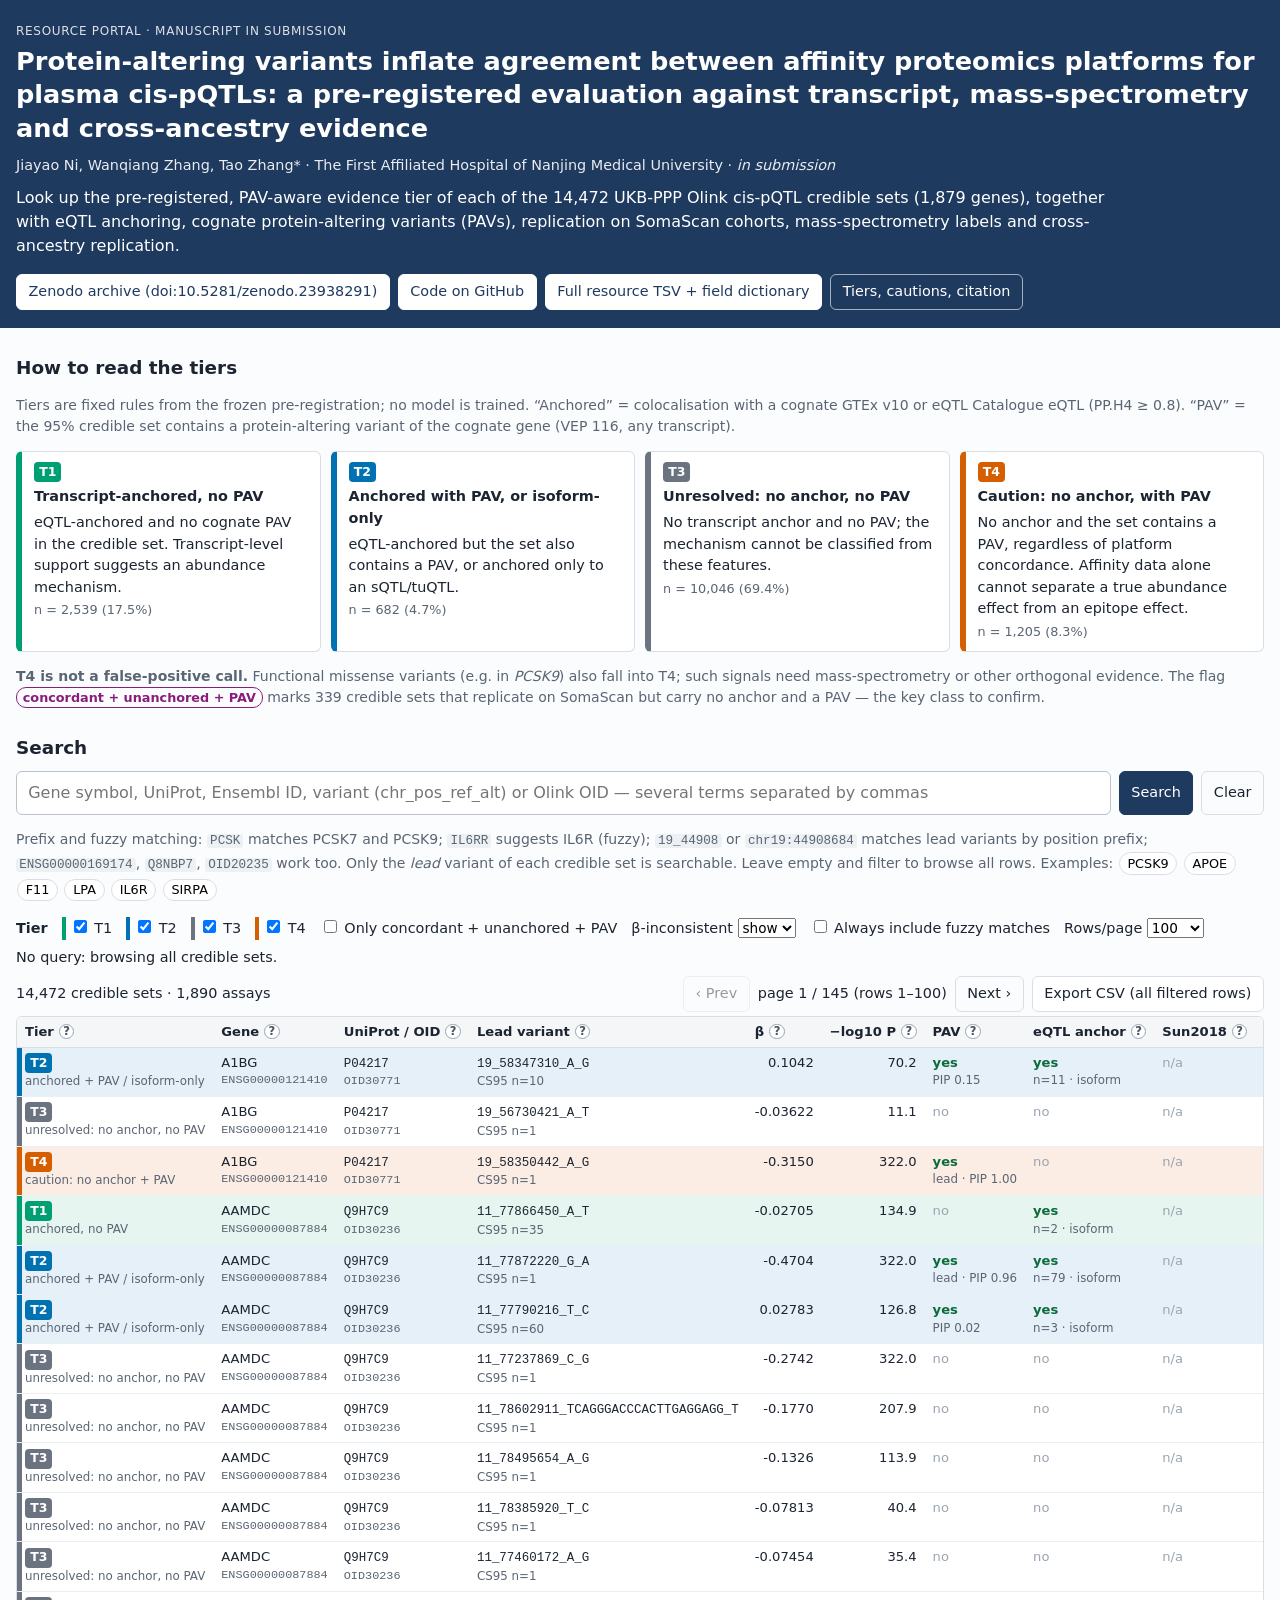
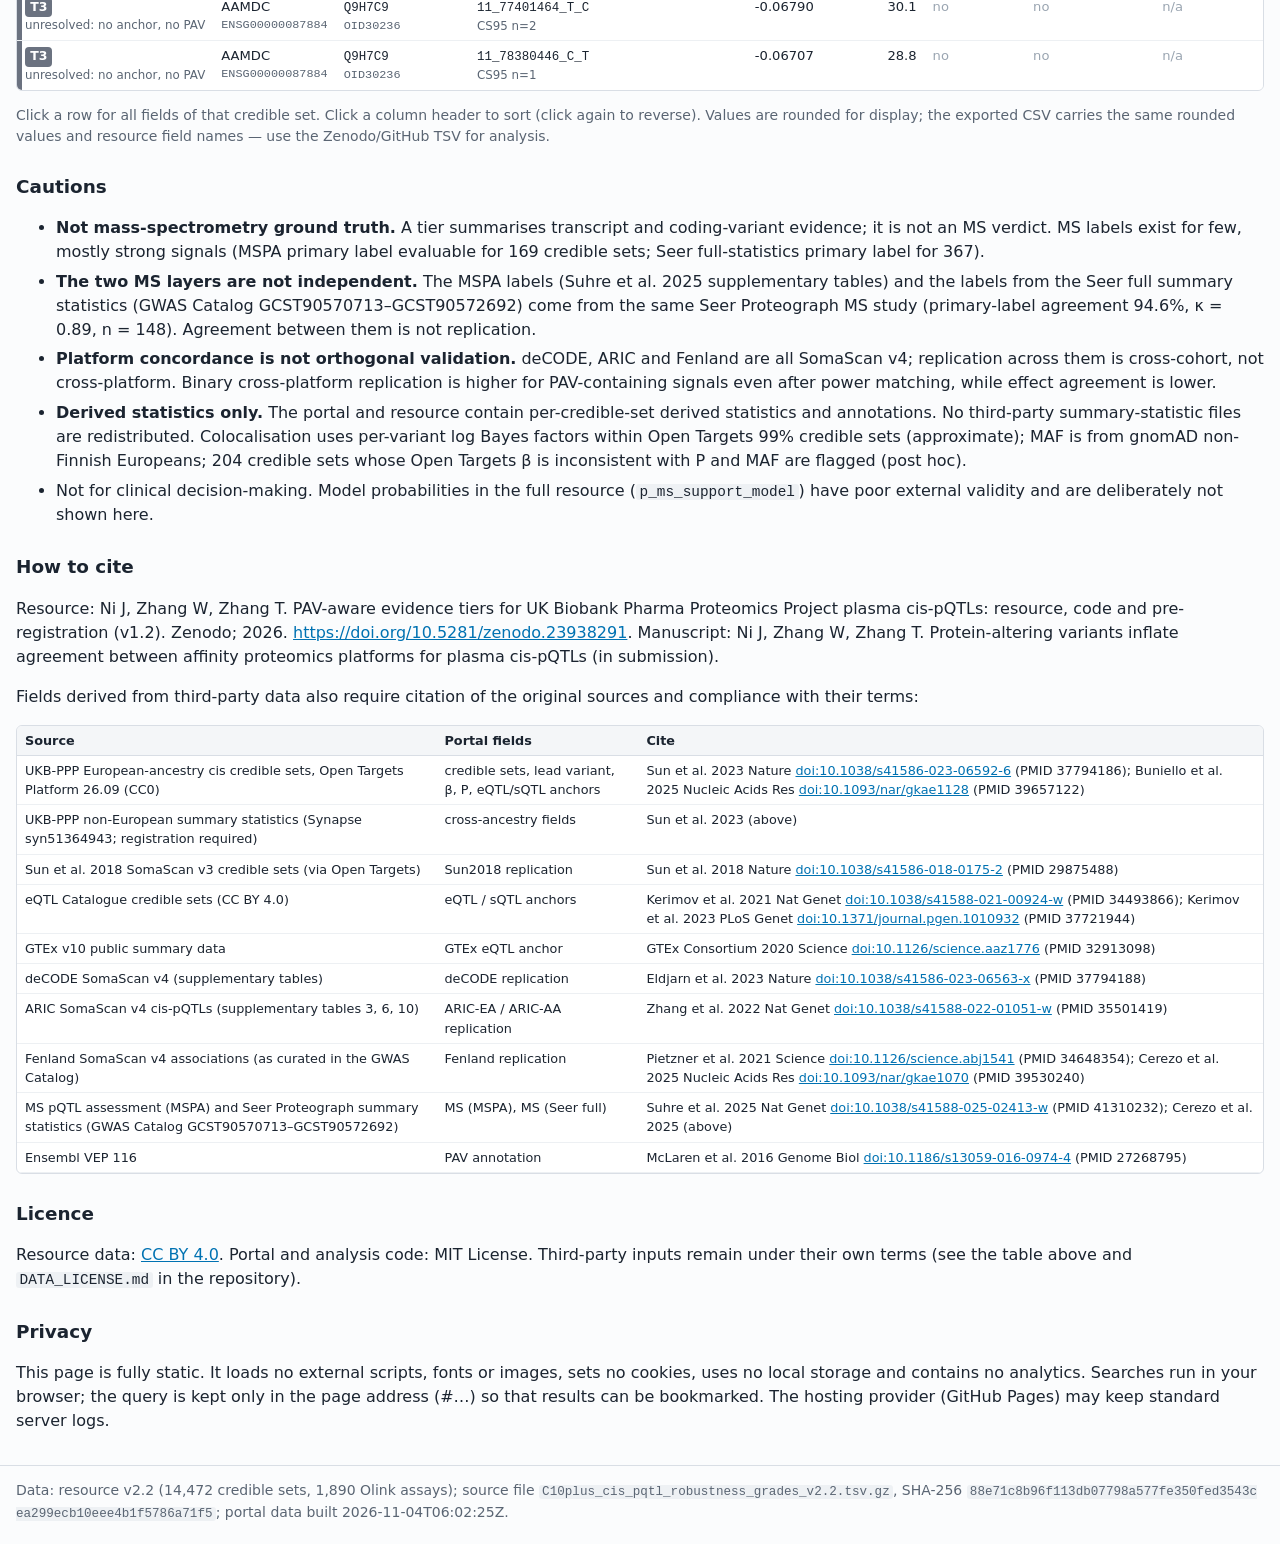
==== docs/index.html @ 73fd631d "Add static lookup portal (GitHub Pages /docs) and link in README" ====
<!DOCTYPE html>
<html lang="en">
<head>
<meta charset="utf-8">
<meta name="viewport" content="width=device-width, initial-scale=1">
<meta http-equiv="Content-Security-Policy" content="default-src 'self'; script-src 'self'; style-src 'self'; img-src 'self'; connect-src 'self'; font-src 'self'; object-src 'none'; base-uri 'none'; form-action 'none'">
<meta name="referrer" content="no-referrer">
<meta name="description" content="Query PAV-aware evidence tiers for 14,472 UK Biobank Pharma Proteomics Project (UKB-PPP) Olink cis-pQTL credible sets.">
<title>C10+ cis-pQTL evidence tiers — query portal</title>
<link rel="icon" href="assets/favicon.svg" type="image/svg+xml">
<link rel="stylesheet" href="assets/style.css">
</head>
<body>
<a class="skip" href="#search">Skip to search</a>
<header class="masthead">
  <div class="wrap">
    <p class="kicker">Resource portal · manuscript in submission</p>
    <h1>Protein-altering variants inflate agreement between affinity proteomics platforms for plasma cis-pQTLs: a pre-registered evaluation against transcript, mass-spectrometry and cross-ancestry evidence</h1>
    <p class="authors">Jiayao Ni, Wanqiang Zhang, Tao Zhang* · The First Affiliated Hospital of Nanjing Medical University · <em>in submission</em></p>
    <p class="lede">Look up the pre-registered, PAV-aware evidence tier of each of the <span data-meta="n_rows">14,472</span> UKB-PPP Olink cis-pQTL credible sets (<span data-meta="n_genes">1,879</span> genes), together with eQTL anchoring, cognate protein-altering variants (PAVs), replication on SomaScan cohorts, mass-spectrometry labels and cross-ancestry replication.</p>
    <nav class="toplinks" aria-label="Downloads">
      <a class="btn" href="https://doi.org/10.5281/zenodo.23938291" rel="noopener">Zenodo archive (doi:10.5281/zenodo.23938291)</a>
      <a class="btn" href="https://github.com/wcs52113140123-pixel/c10plus-pqtl-evidence-tiers" rel="noopener">Code on GitHub</a>
      <a class="btn" href="https://github.com/wcs52113140123-pixel/c10plus-pqtl-evidence-tiers/tree/main/resource" rel="noopener">Full resource TSV + field dictionary</a>
      <a class="btn ghost" href="#about">Tiers, cautions, citation</a>
    </nav>
  </div>
</header>

<main class="wrap">
<section id="tiers" class="tiers" aria-labelledby="tiers-h">
  <h2 id="tiers-h">How to read the tiers</h2>
  <p class="small">Tiers are fixed rules from the frozen pre-registration; no model is trained. “Anchored” = colocalisation with a cognate GTEx v10 or eQTL Catalogue eQTL (PP.H4 ≥ 0.8). “PAV” = the 95% credible set contains a protein-altering variant of the cognate gene (VEP 116, any transcript).</p>
  <div class="tiergrid">
    <div class="tcard t1"><span class="badge t1">T1</span><b>Transcript-anchored, no PAV</b><span>eQTL-anchored and no cognate PAV in the credible set. Transcript-level support suggests an abundance mechanism. <span class="n" data-tier-count="1"></span></span></div>
    <div class="tcard t2"><span class="badge t2">T2</span><b>Anchored with PAV, or isoform-only</b><span>eQTL-anchored but the set also contains a PAV, or anchored only to an sQTL/tuQTL. <span class="n" data-tier-count="2"></span></span></div>
    <div class="tcard t3"><span class="badge t3">T3</span><b>Unresolved: no anchor, no PAV</b><span>No transcript anchor and no PAV; the mechanism cannot be classified from these features. <span class="n" data-tier-count="3"></span></span></div>
    <div class="tcard t4"><span class="badge t4">T4</span><b>Caution: no anchor, with PAV</b><span>No anchor and the set contains a PAV, regardless of platform concordance. Affinity data alone cannot separate a true abundance effect from an epitope effect. <span class="n" data-tier-count="4"></span></span></div>
  </div>
  <p class="small"><b>T4 is not a false-positive call.</b> Functional missense variants (e.g. in <i>PCSK9</i>) also fall into T4; such signals need mass-spectrometry or other orthogonal evidence. The flag <span class="flagchip">concordant + unanchored + PAV</span> marks <span data-meta="n_flag_concordant_unanchored_PAV">339</span> credible sets that replicate on SomaScan but carry no anchor and a PAV — the key class to confirm.</p>
</section>

<section id="search" class="search" aria-labelledby="search-h">
  <h2 id="search-h">Search</h2>
  <form id="qform" autocomplete="off" role="search">
    <label for="q" class="sr">Query</label>
    <div class="qrow">
      <input id="q" name="q" type="search" list="genelist" spellcheck="false" placeholder="Gene symbol, UniProt, Ensembl ID, variant (chr_pos_ref_alt) or Olink OID — several terms separated by commas" aria-describedby="qhelp">
      <button type="submit" class="btn primary">Search</button>
      <button type="button" id="clear" class="btn ghost">Clear</button>
    </div>
    <datalist id="genelist"></datalist>
    <p id="qhelp" class="small">Prefix and fuzzy matching: <code>PCSK</code> matches PCSK7 and PCSK9; <code>IL6RR</code> suggests IL6R (fuzzy); <code>19_44908</code> or <code>chr19:44908684</code> matches lead variants by position prefix; <code>ENSG00000169174</code>, <code>Q8NBP7</code>, <code>OID20235</code> work too. Only the <em>lead</em> variant of each credible set is searchable. Leave empty and filter to browse all rows.
      Examples:
      <button type="button" class="ex" data-q="PCSK9">PCSK9</button>
      <button type="button" class="ex" data-q="APOE">APOE</button>
      <button type="button" class="ex" data-q="F11">F11</button>
      <button type="button" class="ex" data-q="LPA">LPA</button>
      <button type="button" class="ex" data-q="IL6R">IL6R</button>
      <button type="button" class="ex" data-q="SIRPA">SIRPA</button>
    </p>
    <fieldset class="filters">
      <legend class="sr">Filters</legend>
      <span class="flabel">Tier</span>
      <label class="tchk t1"><input type="checkbox" name="tier" value="1" checked> T1</label>
      <label class="tchk t2"><input type="checkbox" name="tier" value="2" checked> T2</label>
      <label class="tchk t3"><input type="checkbox" name="tier" value="3" checked> T3</label>
      <label class="tchk t4"><input type="checkbox" name="tier" value="4" checked> T4</label>
      <label><input type="checkbox" id="onlyflag"> Only concordant + unanchored + PAV</label>
      <label>β-inconsistent
        <select id="betaflag"><option value="any">show</option><option value="exclude">hide</option><option value="only">only</option></select></label>
      <label><input type="checkbox" id="fuzzy"> Always include fuzzy matches</label>
      <label>Rows/page
        <select id="pagesize"><option>50</option><option selected>100</option><option>250</option><option>1000</option></select></label>
    </fieldset>
  </form>
  <div class="status" id="status" role="status" aria-live="polite">Loading data…</div>
  <div class="resbar">
    <span id="rescount"></span>
    <span class="spacer"></span>
    <button type="button" id="prev" class="btn ghost" disabled>‹ Prev</button>
    <span id="pageinfo"></span>
    <button type="button" id="next" class="btn ghost" disabled>Next ›</button>
    <button type="button" id="csv" class="btn" disabled>Export CSV (all filtered rows)</button>
  </div>
  <div class="tablewrap" id="tablewrap" tabindex="0" aria-label="Results table, scroll horizontally">
    <table id="results">
      <thead><tr id="thead"></tr></thead>
      <tbody id="tbody"></tbody>
    </table>
  </div>
  <p class="small">Click a row for all fields of that credible set. Click a column header to sort (click again to reverse). Values are rounded for display; the exported CSV carries the same rounded values and resource field names — use the Zenodo/GitHub TSV for analysis.</p>
</section>

<section id="about" class="about" aria-labelledby="about-h">
  <h2 id="about-h">Cautions</h2>
  <ul class="cautions">
    <li><b>Not mass-spectrometry ground truth.</b> A tier summarises transcript and coding-variant evidence; it is not an MS verdict. MS labels exist for few, mostly strong signals (MSPA primary label evaluable for 169 credible sets; Seer full-statistics primary label for 367).</li>
    <li><b>The two MS layers are not independent.</b> The MSPA labels (Suhre et al. 2025 supplementary tables) and the labels from the Seer full summary statistics (GWAS Catalog GCST90570713–GCST90572692) come from the same Seer Proteograph MS study (primary-label agreement 94.6%, κ = 0.89, n = 148). Agreement between them is not replication.</li>
    <li><b>Platform concordance is not orthogonal validation.</b> deCODE, ARIC and Fenland are all SomaScan v4; replication across them is cross-cohort, not cross-platform. Binary cross-platform replication is higher for PAV-containing signals even after power matching, while effect agreement is lower.</li>
    <li><b>Derived statistics only.</b> The portal and resource contain per-credible-set derived statistics and annotations. No third-party summary-statistic files are redistributed. Colocalisation uses per-variant log Bayes factors within Open Targets 99% credible sets (approximate); MAF is from gnomAD non-Finnish Europeans; <span data-meta="n_flag_beta_inconsistent">204</span> credible sets whose Open Targets β is inconsistent with P and MAF are flagged (post hoc).</li>
    <li>Not for clinical decision-making. Model probabilities in the full resource (<code>p_ms_support_model</code>) have poor external validity and are deliberately not shown here.</li>
  </ul>

  <h2>How to cite</h2>
  <p>Resource: Ni J, Zhang W, Zhang T. PAV-aware evidence tiers for UK Biobank Pharma Proteomics Project plasma cis-pQTLs: resource, code and pre-registration (v1.2). Zenodo; 2026. <a href="https://doi.org/10.5281/zenodo.23938291" rel="noopener">https://doi.org/10.5281/zenodo.23938291</a>. Manuscript: Ni J, Zhang W, Zhang T. Protein-altering variants inflate agreement between affinity proteomics platforms for plasma cis-pQTLs (in submission).</p>
  <p>Fields derived from third-party data also require citation of the original sources and compliance with their terms:</p>
  <div class="tablewrap small-table">
  <table class="srctable">
    <thead><tr><th>Source</th><th>Portal fields</th><th>Cite</th></tr></thead>
    <tbody>
      <tr><td>UKB-PPP European-ancestry cis credible sets, Open Targets Platform 26.09 (CC0)</td><td>credible sets, lead variant, β, P, eQTL/sQTL anchors</td><td>Sun et al. 2023 Nature <a href="https://doi.org/10.1038/s41586-023-06592-6" rel="noopener">doi:10.1038/s41586-023-06592-6</a> (PMID 37794186); Buniello et al. 2025 Nucleic Acids Res <a href="https://doi.org/10.1093/nar/gkae1128" rel="noopener">doi:10.1093/nar/gkae1128</a> (PMID 39657122)</td></tr>
      <tr><td>UKB-PPP non-European summary statistics (Synapse syn51364943; registration required)</td><td>cross-ancestry fields</td><td>Sun et al. 2023 (above)</td></tr>
      <tr><td>Sun et al. 2018 SomaScan v3 credible sets (via Open Targets)</td><td>Sun2018 replication</td><td>Sun et al. 2018 Nature <a href="https://doi.org/10.1038/s41586-018-0175-2" rel="noopener">doi:10.1038/s41586-018-0175-2</a> (PMID 29875488)</td></tr>
      <tr><td>eQTL Catalogue credible sets (CC BY 4.0)</td><td>eQTL / sQTL anchors</td><td>Kerimov et al. 2021 Nat Genet <a href="https://doi.org/10.1038/s41588-021-00924-w" rel="noopener">doi:10.1038/s41588-021-00924-w</a> (PMID 34493866); Kerimov et al. 2023 PLoS Genet <a href="https://doi.org/10.1371/journal.pgen.1010932" rel="noopener">doi:10.1371/journal.pgen.1010932</a> (PMID 37721944)</td></tr>
      <tr><td>GTEx v10 public summary data</td><td>GTEx eQTL anchor</td><td>GTEx Consortium 2020 Science <a href="https://doi.org/10.1126/science.aaz1776" rel="noopener">doi:10.1126/science.aaz1776</a> (PMID 32913098)</td></tr>
      <tr><td>deCODE SomaScan v4 (supplementary tables)</td><td>deCODE replication</td><td>Eldjarn et al. 2023 Nature <a href="https://doi.org/10.1038/s41586-023-06563-x" rel="noopener">doi:10.1038/s41586-023-06563-x</a> (PMID 37794188)</td></tr>
      <tr><td>ARIC SomaScan v4 cis-pQTLs (supplementary tables 3, 6, 10)</td><td>ARIC-EA / ARIC-AA replication</td><td>Zhang et al. 2022 Nat Genet <a href="https://doi.org/10.1038/s41588-022-01051-w" rel="noopener">doi:10.1038/s41588-022-01051-w</a> (PMID 35501419)</td></tr>
      <tr><td>Fenland SomaScan v4 associations (as curated in the GWAS Catalog)</td><td>Fenland replication</td><td>Pietzner et al. 2021 Science <a href="https://doi.org/10.1126/science.abj1541" rel="noopener">doi:10.1126/science.abj1541</a> (PMID 34648354); Cerezo et al. 2025 Nucleic Acids Res <a href="https://doi.org/10.1093/nar/gkae1070" rel="noopener">doi:10.1093/nar/gkae1070</a> (PMID 39530240)</td></tr>
      <tr><td>MS pQTL assessment (MSPA) and Seer Proteograph summary statistics (GWAS Catalog GCST90570713–GCST90572692)</td><td>MS (MSPA), MS (Seer full)</td><td>Suhre et al. 2025 Nat Genet <a href="https://doi.org/10.1038/s41588-025-02413-w" rel="noopener">doi:10.1038/s41588-025-02413-w</a> (PMID 41310232); Cerezo et al. 2025 (above)</td></tr>
      <tr><td>Ensembl VEP 116</td><td>PAV annotation</td><td>McLaren et al. 2016 Genome Biol <a href="https://doi.org/10.1186/s13059-016-0974-4" rel="noopener">doi:10.1186/s13059-016-0974-4</a> (PMID 27268795)</td></tr>
    </tbody>
  </table>
  </div>

  <h2>Licence</h2>
  <p>Resource data: <a href="https://creativecommons.org/licenses/by/4.0/" rel="noopener">CC BY 4.0</a>. Portal and analysis code: MIT License. Third-party inputs remain under their own terms (see the table above and <code>DATA_LICENSE.md</code> in the repository).</p>

  <h2>Privacy</h2>
  <p>This page is fully static. It loads no external scripts, fonts or images, sets no cookies, uses no local storage and contains no analytics. Searches run in your browser; the query is kept only in the page address (#…) so that results can be bookmarked. The hosting provider (GitHub Pages) may keep standard server logs.</p>
</section>
</main>

<footer class="foot">
  <div class="wrap small">
    Data: resource v<span data-meta="version">2.2</span> (<span data-meta="n_rows"></span> credible sets, <span data-meta="n_assays"></span> Olink assays); source file <code data-meta="source_file"></code>, SHA-256 <code data-meta="source_sha256" class="hash"></code>; portal data built <span data-meta="built_utc"></span>.
  </div>
</footer>

<div id="tip" class="tip" role="tooltip" hidden></div>
<dialog id="detail" aria-labelledby="detail-h">
  <div class="dhead"><h3 id="detail-h">Credible set</h3><button type="button" class="btn ghost" id="dclose" aria-label="Close">✕</button></div>
  <div id="dbody"></div>
</dialog>
<noscript><p class="wrap">This portal needs JavaScript to search the resource. The full table can be downloaded from Zenodo (doi:10.5281/zenodo.23938291).</p></noscript>
<script src="assets/app.js"></script>
</body>
</html>
---- docs/assets/style.css ----
/* C10+ portal — local stylesheet, no external fonts or resources */
:root{
  --ink:#1b2430; --muted:#5a6573; --line:#d9dee5; --bg:#fbfcfd; --panel:#fff; --accent:#1f3a5f;
  --t1:#009E73; --t1bg:#e6f5f0; --t2:#0072B2; --t2bg:#e6f0f8; --t3:#6b7280; --t3bg:#f1f2f4; --t4:#D55E00; --t4bg:#fbede3;
  --flag:#8a1c7c;
  font-family: system-ui,-apple-system,"Segoe UI",Roboto,"Noto Sans","Helvetica Neue",Arial,"PingFang SC","Microsoft YaHei",sans-serif;
  color:var(--ink); background:var(--bg); line-height:1.5;
}
*{box-sizing:border-box}
body{margin:0}
.wrap{max-width:1280px;margin:0 auto;padding:0 16px}
a{color:var(--t2)}
code{font-family:ui-monospace,SFMono-Regular,Menlo,Consolas,monospace;font-size:.9em;background:#eef1f4;padding:0 .25em;border-radius:3px}
.small{font-size:.875rem;color:var(--muted)}
.sr{position:absolute;width:1px;height:1px;overflow:hidden;clip:rect(0 0 0 0);white-space:nowrap}
.skip{position:absolute;left:-999px}.skip:focus{left:8px;top:8px;background:#fff;padding:4px 8px;z-index:9}
.masthead{background:var(--accent);color:#fff;padding:22px 0 18px}
.masthead h1{font-size:clamp(1.15rem,2.4vw,1.6rem);line-height:1.3;margin:.2em 0 .4em;font-weight:650}
.kicker{margin:0;text-transform:uppercase;letter-spacing:.06em;font-size:.75rem;opacity:.85}
.authors{margin:.2em 0;opacity:.9;font-size:.9rem}
.lede{max-width:70em;margin:.6em 0 1em}
.toplinks{display:flex;flex-wrap:wrap;gap:8px}
.masthead .btn{background:#fff;color:var(--accent);border-color:#fff}
.masthead .btn.ghost{background:transparent;color:#fff;border-color:rgba(255,255,255,.6)}
h2{font-size:1.15rem;margin:1.4em 0 .5em}
.btn{display:inline-block;border:1px solid var(--line);background:var(--panel);color:var(--ink);padding:.42em .8em;border-radius:6px;font:inherit;font-size:.9rem;cursor:pointer;text-decoration:none}
.btn.primary{background:var(--accent);color:#fff;border-color:var(--accent)}
.btn.ghost{background:transparent}
.btn:disabled{opacity:.45;cursor:default}
.btn:focus-visible,input:focus-visible,select:focus-visible,button:focus-visible{outline:2px solid var(--t2);outline-offset:2px}
.tiergrid{display:grid;grid-template-columns:repeat(auto-fit,minmax(230px,1fr));gap:10px}
.tcard{background:var(--panel);border:1px solid var(--line);border-left:6px solid;border-radius:6px;padding:10px 12px;display:flex;flex-direction:column;gap:4px;font-size:.9rem}
.tcard.t1{border-left-color:var(--t1)}.tcard.t2{border-left-color:var(--t2)}.tcard.t3{border-left-color:var(--t3)}.tcard.t4{border-left-color:var(--t4)}
.tcard .n{display:block;color:var(--muted);font-size:.8rem;margin-top:2px}
.badge{display:inline-block;min-width:2.2em;text-align:center;color:#fff;font-weight:700;font-size:.78rem;border-radius:4px;padding:.05em .35em;align-self:flex-start}
.badge.t1{background:var(--t1)}.badge.t2{background:var(--t2)}.badge.t3{background:var(--t3)}.badge.t4{background:var(--t4)}
.flagchip{display:inline-block;border:1px solid var(--flag);color:var(--flag);border-radius:10px;padding:0 .45em;font-size:.8rem;font-weight:600}
.qrow{display:flex;gap:8px;flex-wrap:wrap}
#q{flex:1 1 320px;min-width:0;font:inherit;font-size:1rem;padding:.55em .7em;border:1px solid #b8c1cc;border-radius:6px}
.ex{font:inherit;font-size:.8rem;border:1px solid var(--line);background:#fff;border-radius:12px;padding:.05em .6em;margin:2px 1px;cursor:pointer}
.filters{border:0;padding:0;margin:.4em 0;display:flex;flex-wrap:wrap;gap:6px 14px;align-items:center;font-size:.9rem}
.filters select{font:inherit;font-size:.85rem}
.flabel{font-weight:600}
.tchk{border-left:4px solid;padding-left:4px}
.tchk.t1{border-color:var(--t1)}.tchk.t2{border-color:var(--t2)}.tchk.t3{border-color:var(--t3)}.tchk.t4{border-color:var(--t4)}
.status{margin:.5em 0;font-size:.9rem}
.status .sugg{font:inherit;color:var(--t2);background:none;border:0;text-decoration:underline;cursor:pointer;padding:0 .2em}
.resbar{display:flex;flex-wrap:wrap;align-items:center;gap:8px;margin:.3em 0;font-size:.9rem}
.spacer{flex:1}
.tablewrap{overflow:auto;max-height:75vh;border:1px solid var(--line);border-radius:6px;background:var(--panel);-webkit-overflow-scrolling:touch}
table{border-collapse:separate;border-spacing:0;width:100%;font-size:.82rem}
th,td{padding:5px 8px;border-bottom:1px solid #edf0f3;text-align:left;white-space:nowrap;vertical-align:top}
thead th{position:sticky;top:0;background:#f4f6f8;z-index:2;font-weight:600;border-bottom:1px solid var(--line)}
th .hbtn{font:inherit;background:none;border:0;padding:0;cursor:pointer;color:inherit;font-weight:600}
th .sortind{color:var(--muted);font-size:.75em;margin-left:2px}
th .info{font:inherit;font-size:.72rem;width:1.35em;height:1.35em;line-height:1.2em;border-radius:50%;border:1px solid #9aa5b1;background:#fff;color:#4b5563;cursor:help;margin-left:3px;padding:0;vertical-align:1px}
#results td:first-child,#results th:first-child{position:sticky;left:0;z-index:1}
#results th:first-child{z-index:3}
#results td:first-child{background:inherit}
tbody tr{cursor:pointer}
tbody tr.t1{background:var(--t1bg)}tbody tr.t2{background:var(--t2bg)}tbody tr.t3{background:#fff}tbody tr.t4{background:var(--t4bg)}
tbody tr.t1 td:first-child{box-shadow:inset 5px 0 0 var(--t1)}tbody tr.t2 td:first-child{box-shadow:inset 5px 0 0 var(--t2)}
tbody tr.t3 td:first-child{box-shadow:inset 5px 0 0 var(--t3)}tbody tr.t4 td:first-child{box-shadow:inset 5px 0 0 var(--t4)}
tbody tr:hover{filter:brightness(.97)}
td .sub{display:block;color:var(--muted);font-size:.74rem}
td .yes{color:#0b6b3a;font-weight:600}td .no{color:#9b2c2c}td .na{color:#9aa5b1}
td .opp{color:#b42318;font-weight:600}
td .flag{color:var(--flag);font-weight:700}
td.num{text-align:right;font-variant-numeric:tabular-nums}
.mono{font-family:ui-monospace,SFMono-Regular,Menlo,Consolas,monospace;font-size:.78rem}
.match{font-size:.7rem;color:var(--muted);border:1px solid var(--line);border-radius:8px;padding:0 .35em}
.tip{position:fixed;z-index:20;max-width:320px;background:#111827;color:#f9fafb;font-size:.8rem;line-height:1.4;padding:8px 10px;border-radius:6px;box-shadow:0 4px 14px rgba(0,0,0,.25)}
dialog{border:1px solid var(--line);border-radius:8px;max-width:min(760px,96vw);width:96vw;padding:0}
dialog::backdrop{background:rgba(15,23,42,.45)}
.dhead{display:flex;align-items:center;justify-content:space-between;padding:8px 14px;border-bottom:1px solid var(--line);position:sticky;top:0;background:#fff}
.dhead h3{margin:0;font-size:1rem}
#dbody{padding:8px 14px 14px;max-height:75vh;overflow:auto}
#dbody table{font-size:.82rem}
#dbody th{white-space:normal;width:38%;color:var(--muted);font-weight:500}
#dbody td{white-space:normal;word-break:break-all}
#dbody .grp th{background:#f4f6f8;color:var(--ink);font-weight:650}
.about ul.cautions li{margin:.35em 0}
.srctable{font-size:.8rem}.srctable td,.srctable th{white-space:normal}
.small-table{max-height:none}
.foot{border-top:1px solid var(--line);margin-top:2em;padding:14px 0 24px}
.hash{word-break:break-all}
@media (max-width:640px){
  .wrap{padding:0 10px}
  table{font-size:.78rem}
  th,td{padding:4px 6px}
  .tablewrap{max-height:70vh}
  .resbar #pageinfo{order:2}
  #csv{width:100%}
  #results td:first-child .sub{display:none}
  #results td:first-child,#results th:first-child{min-width:0}
}
@media print{.masthead{background:#fff;color:#000}.toplinks,.search form,.resbar{display:none}.tablewrap{max-height:none;overflow:visible}}
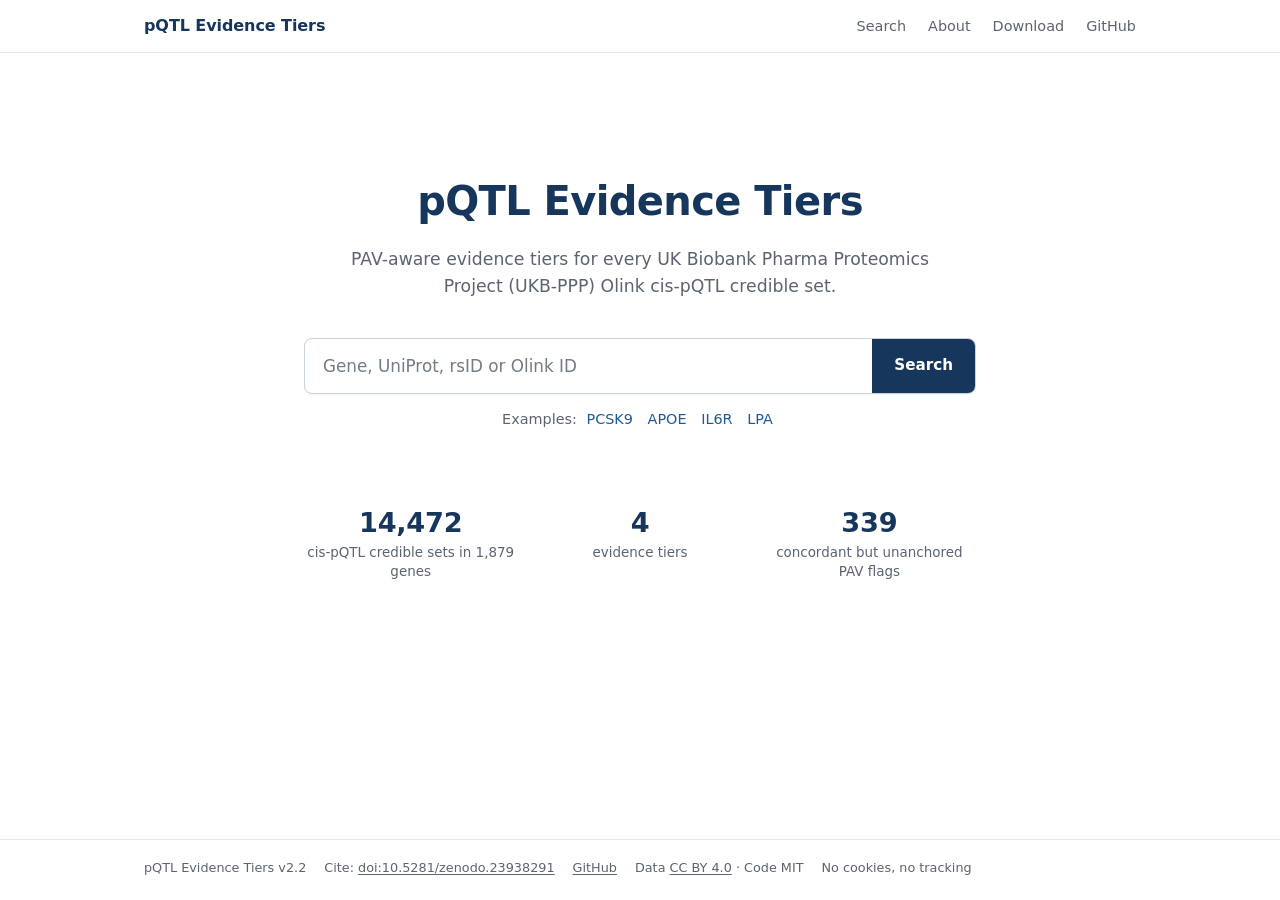
==== commit 5ab8f6cc: "Redesign lookup portal (v2): minimal home, card-based results, About and Download pages - Home: sing" ====
--- a/docs/index.html
+++ b/docs/index.html
@@ -3,146 +3,41 @@
 <head>
 <meta charset="utf-8">
 <meta name="viewport" content="width=device-width, initial-scale=1">
-<meta http-equiv="Content-Security-Policy" content="default-src 'self'; script-src 'self'; style-src 'self'; img-src 'self'; connect-src 'self'; font-src 'self'; object-src 'none'; base-uri 'none'; form-action 'none'">
+<meta http-equiv="Content-Security-Policy" content="default-src 'self'; script-src 'self'; style-src 'self'; img-src 'self'; connect-src 'self'; font-src 'self'; object-src 'none'; base-uri 'none'; form-action 'self'">
 <meta name="referrer" content="no-referrer">
-<meta name="description" content="Query PAV-aware evidence tiers for 14,472 UK Biobank Pharma Proteomics Project (UKB-PPP) Olink cis-pQTL credible sets.">
-<title>C10+ cis-pQTL evidence tiers — query portal</title>
+<meta name="description" content="PAV-aware evidence tiers for UK Biobank Pharma Proteomics Project Olink cis-pQTL credible sets.">
+<title>pQTL Evidence Tiers</title>
 <link rel="icon" href="assets/favicon.svg" type="image/svg+xml">
-<link rel="stylesheet" href="assets/style.css">
+<link rel="stylesheet" href="assets/site.css">
 </head>
 <body>
-<a class="skip" href="#search">Skip to search</a>
-<header class="masthead">
-  <div class="wrap">
-    <p class="kicker">Resource portal · manuscript in submission</p>
-    <h1>Protein-altering variants inflate agreement between affinity proteomics platforms for plasma cis-pQTLs: a pre-registered evaluation against transcript, mass-spectrometry and cross-ancestry evidence</h1>
-    <p class="authors">Jiayao Ni, Wanqiang Zhang, Tao Zhang* · The First Affiliated Hospital of Nanjing Medical University · <em>in submission</em></p>
-    <p class="lede">Look up the pre-registered, PAV-aware evidence tier of each of the <span data-meta="n_rows">14,472</span> UKB-PPP Olink cis-pQTL credible sets (<span data-meta="n_genes">1,879</span> genes), together with eQTL anchoring, cognate protein-altering variants (PAVs), replication on SomaScan cohorts, mass-spectrometry labels and cross-ancestry replication.</p>
-    <nav class="toplinks" aria-label="Downloads">
-      <a class="btn" href="https://doi.org/10.5281/zenodo.23938291" rel="noopener">Zenodo archive (doi:10.5281/zenodo.23938291)</a>
-      <a class="btn" href="https://github.com/wcs52113140123-pixel/c10plus-pqtl-evidence-tiers" rel="noopener">Code on GitHub</a>
-      <a class="btn" href="https://github.com/wcs52113140123-pixel/c10plus-pqtl-evidence-tiers/tree/main/resource" rel="noopener">Full resource TSV + field dictionary</a>
-      <a class="btn ghost" href="#about">Tiers, cautions, citation</a>
-    </nav>
-  </div>
-</header>
-
-<main class="wrap">
-<section id="tiers" class="tiers" aria-labelledby="tiers-h">
-  <h2 id="tiers-h">How to read the tiers</h2>
-  <p class="small">Tiers are fixed rules from the frozen pre-registration; no model is trained. “Anchored” = colocalisation with a cognate GTEx v10 or eQTL Catalogue eQTL (PP.H4 ≥ 0.8). “PAV” = the 95% credible set contains a protein-altering variant of the cognate gene (VEP 116, any transcript).</p>
-  <div class="tiergrid">
-    <div class="tcard t1"><span class="badge t1">T1</span><b>Transcript-anchored, no PAV</b><span>eQTL-anchored and no cognate PAV in the credible set. Transcript-level support suggests an abundance mechanism. <span class="n" data-tier-count="1"></span></span></div>
-    <div class="tcard t2"><span class="badge t2">T2</span><b>Anchored with PAV, or isoform-only</b><span>eQTL-anchored but the set also contains a PAV, or anchored only to an sQTL/tuQTL. <span class="n" data-tier-count="2"></span></span></div>
-    <div class="tcard t3"><span class="badge t3">T3</span><b>Unresolved: no anchor, no PAV</b><span>No transcript anchor and no PAV; the mechanism cannot be classified from these features. <span class="n" data-tier-count="3"></span></span></div>
-    <div class="tcard t4"><span class="badge t4">T4</span><b>Caution: no anchor, with PAV</b><span>No anchor and the set contains a PAV, regardless of platform concordance. Affinity data alone cannot separate a true abundance effect from an epitope effect. <span class="n" data-tier-count="4"></span></span></div>
-  </div>
-  <p class="small"><b>T4 is not a false-positive call.</b> Functional missense variants (e.g. in <i>PCSK9</i>) also fall into T4; such signals need mass-spectrometry or other orthogonal evidence. The flag <span class="flagchip">concordant + unanchored + PAV</span> marks <span data-meta="n_flag_concordant_unanchored_PAV">339</span> credible sets that replicate on SomaScan but carry no anchor and a PAV — the key class to confirm.</p>
-</section>
-
-<section id="search" class="search" aria-labelledby="search-h">
-  <h2 id="search-h">Search</h2>
-  <form id="qform" autocomplete="off" role="search">
-    <label for="q" class="sr">Query</label>
-    <div class="qrow">
-      <input id="q" name="q" type="search" list="genelist" spellcheck="false" placeholder="Gene symbol, UniProt, Ensembl ID, variant (chr_pos_ref_alt) or Olink OID — several terms separated by commas" aria-describedby="qhelp">
-      <button type="submit" class="btn primary">Search</button>
-      <button type="button" id="clear" class="btn ghost">Clear</button>
-    </div>
-    <datalist id="genelist"></datalist>
-    <p id="qhelp" class="small">Prefix and fuzzy matching: <code>PCSK</code> matches PCSK7 and PCSK9; <code>IL6RR</code> suggests IL6R (fuzzy); <code>19_44908</code> or <code>chr19:44908684</code> matches lead variants by position prefix; <code>ENSG00000169174</code>, <code>Q8NBP7</code>, <code>OID20235</code> work too. Only the <em>lead</em> variant of each credible set is searchable. Leave empty and filter to browse all rows.
-      Examples:
-      <button type="button" class="ex" data-q="PCSK9">PCSK9</button>
-      <button type="button" class="ex" data-q="APOE">APOE</button>
-      <button type="button" class="ex" data-q="F11">F11</button>
-      <button type="button" class="ex" data-q="LPA">LPA</button>
-      <button type="button" class="ex" data-q="IL6R">IL6R</button>
-      <button type="button" class="ex" data-q="SIRPA">SIRPA</button>
+<a class="skip" href="#main">Skip to content</a>
+<header class="nav"><div class="container"><a class="brand" href="index.html">pQTL Evidence Tiers</a><nav aria-label="Main"><ul><li><a class="navlink" href="search.html">Search</a></li><li><a class="navlink" href="about.html">About</a></li><li><a class="navlink" href="download.html">Download</a></li><li class="gh"><a class="navlink" href="https://github.com/wcs52113140123-pixel/c10plus-pqtl-evidence-tiers" rel="noopener">GitHub</a></li></ul></nav></div></header>
+<main id="main">
+  <section class="hero" aria-labelledby="title">
+    <h1 id="title">pQTL Evidence Tiers</h1>
+    <p class="tagline">PAV-aware evidence tiers for every UK Biobank Pharma Proteomics Project (UKB-PPP) Olink cis-pQTL credible set.</p>
+    <form class="searchbox" action="search.html" method="get" role="search" aria-label="Search the resource">
+      <label for="q" class="sr-only">Gene symbol, UniProt accession, rsID or Olink ID</label>
+      <input id="q" name="q" type="search" list="genes" autocomplete="off" spellcheck="false" autocapitalize="characters" placeholder="Gene, UniProt, rsID or Olink ID" required>
+      <button type="submit">Search</button>
+    </form>
+    <datalist id="genes"></datalist>
+    <p class="examples">Examples:
+      <a href="search.html?q=PCSK9">PCSK9</a>
+      <a href="search.html?q=APOE">APOE</a>
+      <a href="search.html?q=IL6R">IL6R</a>
+      <a href="search.html?q=LPA">LPA</a>
     </p>
-    <fieldset class="filters">
-      <legend class="sr">Filters</legend>
-      <span class="flabel">Tier</span>
-      <label class="tchk t1"><input type="checkbox" name="tier" value="1" checked> T1</label>
-      <label class="tchk t2"><input type="checkbox" name="tier" value="2" checked> T2</label>
-      <label class="tchk t3"><input type="checkbox" name="tier" value="3" checked> T3</label>
-      <label class="tchk t4"><input type="checkbox" name="tier" value="4" checked> T4</label>
-      <label><input type="checkbox" id="onlyflag"> Only concordant + unanchored + PAV</label>
-      <label>β-inconsistent
-        <select id="betaflag"><option value="any">show</option><option value="exclude">hide</option><option value="only">only</option></select></label>
-      <label><input type="checkbox" id="fuzzy"> Always include fuzzy matches</label>
-      <label>Rows/page
-        <select id="pagesize"><option>50</option><option selected>100</option><option>250</option><option>1000</option></select></label>
-    </fieldset>
-  </form>
-  <div class="status" id="status" role="status" aria-live="polite">Loading data…</div>
-  <div class="resbar">
-    <span id="rescount"></span>
-    <span class="spacer"></span>
-    <button type="button" id="prev" class="btn ghost" disabled>‹ Prev</button>
-    <span id="pageinfo"></span>
-    <button type="button" id="next" class="btn ghost" disabled>Next ›</button>
-    <button type="button" id="csv" class="btn" disabled>Export CSV (all filtered rows)</button>
-  </div>
-  <div class="tablewrap" id="tablewrap" tabindex="0" aria-label="Results table, scroll horizontally">
-    <table id="results">
-      <thead><tr id="thead"></tr></thead>
-      <tbody id="tbody"></tbody>
-    </table>
-  </div>
-  <p class="small">Click a row for all fields of that credible set. Click a column header to sort (click again to reverse). Values are rounded for display; the exported CSV carries the same rounded values and resource field names — use the Zenodo/GitHub TSV for analysis.</p>
-</section>
-
-<section id="about" class="about" aria-labelledby="about-h">
-  <h2 id="about-h">Cautions</h2>
-  <ul class="cautions">
-    <li><b>Not mass-spectrometry ground truth.</b> A tier summarises transcript and coding-variant evidence; it is not an MS verdict. MS labels exist for few, mostly strong signals (MSPA primary label evaluable for 169 credible sets; Seer full-statistics primary label for 367).</li>
-    <li><b>The two MS layers are not independent.</b> The MSPA labels (Suhre et al. 2025 supplementary tables) and the labels from the Seer full summary statistics (GWAS Catalog GCST90570713–GCST90572692) come from the same Seer Proteograph MS study (primary-label agreement 94.6%, κ = 0.89, n = 148). Agreement between them is not replication.</li>
-    <li><b>Platform concordance is not orthogonal validation.</b> deCODE, ARIC and Fenland are all SomaScan v4; replication across them is cross-cohort, not cross-platform. Binary cross-platform replication is higher for PAV-containing signals even after power matching, while effect agreement is lower.</li>
-    <li><b>Derived statistics only.</b> The portal and resource contain per-credible-set derived statistics and annotations. No third-party summary-statistic files are redistributed. Colocalisation uses per-variant log Bayes factors within Open Targets 99% credible sets (approximate); MAF is from gnomAD non-Finnish Europeans; <span data-meta="n_flag_beta_inconsistent">204</span> credible sets whose Open Targets β is inconsistent with P and MAF are flagged (post hoc).</li>
-    <li>Not for clinical decision-making. Model probabilities in the full resource (<code>p_ms_support_model</code>) have poor external validity and are deliberately not shown here.</li>
-  </ul>
-
-  <h2>How to cite</h2>
-  <p>Resource: Ni J, Zhang W, Zhang T. PAV-aware evidence tiers for UK Biobank Pharma Proteomics Project plasma cis-pQTLs: resource, code and pre-registration (v1.2). Zenodo; 2026. <a href="https://doi.org/10.5281/zenodo.23938291" rel="noopener">https://doi.org/10.5281/zenodo.23938291</a>. Manuscript: Ni J, Zhang W, Zhang T. Protein-altering variants inflate agreement between affinity proteomics platforms for plasma cis-pQTLs (in submission).</p>
-  <p>Fields derived from third-party data also require citation of the original sources and compliance with their terms:</p>
-  <div class="tablewrap small-table">
-  <table class="srctable">
-    <thead><tr><th>Source</th><th>Portal fields</th><th>Cite</th></tr></thead>
-    <tbody>
-      <tr><td>UKB-PPP European-ancestry cis credible sets, Open Targets Platform 26.09 (CC0)</td><td>credible sets, lead variant, β, P, eQTL/sQTL anchors</td><td>Sun et al. 2023 Nature <a href="https://doi.org/10.1038/s41586-023-06592-6" rel="noopener">doi:10.1038/s41586-023-06592-6</a> (PMID 37794186); Buniello et al. 2025 Nucleic Acids Res <a href="https://doi.org/10.1093/nar/gkae1128" rel="noopener">doi:10.1093/nar/gkae1128</a> (PMID 39657122)</td></tr>
-      <tr><td>UKB-PPP non-European summary statistics (Synapse syn51364943; registration required)</td><td>cross-ancestry fields</td><td>Sun et al. 2023 (above)</td></tr>
-      <tr><td>Sun et al. 2018 SomaScan v3 credible sets (via Open Targets)</td><td>Sun2018 replication</td><td>Sun et al. 2018 Nature <a href="https://doi.org/10.1038/s41586-018-0175-2" rel="noopener">doi:10.1038/s41586-018-0175-2</a> (PMID 29875488)</td></tr>
-      <tr><td>eQTL Catalogue credible sets (CC BY 4.0)</td><td>eQTL / sQTL anchors</td><td>Kerimov et al. 2021 Nat Genet <a href="https://doi.org/10.1038/s41588-021-00924-w" rel="noopener">doi:10.1038/s41588-021-00924-w</a> (PMID 34493866); Kerimov et al. 2023 PLoS Genet <a href="https://doi.org/10.1371/journal.pgen.1010932" rel="noopener">doi:10.1371/journal.pgen.1010932</a> (PMID 37721944)</td></tr>
-      <tr><td>GTEx v10 public summary data</td><td>GTEx eQTL anchor</td><td>GTEx Consortium 2020 Science <a href="https://doi.org/10.1126/science.aaz1776" rel="noopener">doi:10.1126/science.aaz1776</a> (PMID 32913098)</td></tr>
-      <tr><td>deCODE SomaScan v4 (supplementary tables)</td><td>deCODE replication</td><td>Eldjarn et al. 2023 Nature <a href="https://doi.org/10.1038/s41586-023-06563-x" rel="noopener">doi:10.1038/s41586-023-06563-x</a> (PMID 37794188)</td></tr>
-      <tr><td>ARIC SomaScan v4 cis-pQTLs (supplementary tables 3, 6, 10)</td><td>ARIC-EA / ARIC-AA replication</td><td>Zhang et al. 2022 Nat Genet <a href="https://doi.org/10.1038/s41588-022-01051-w" rel="noopener">doi:10.1038/s41588-022-01051-w</a> (PMID 35501419)</td></tr>
-      <tr><td>Fenland SomaScan v4 associations (as curated in the GWAS Catalog)</td><td>Fenland replication</td><td>Pietzner et al. 2021 Science <a href="https://doi.org/10.1126/science.abj1541" rel="noopener">doi:10.1126/science.abj1541</a> (PMID 34648354); Cerezo et al. 2025 Nucleic Acids Res <a href="https://doi.org/10.1093/nar/gkae1070" rel="noopener">doi:10.1093/nar/gkae1070</a> (PMID 39530240)</td></tr>
-      <tr><td>MS pQTL assessment (MSPA) and Seer Proteograph summary statistics (GWAS Catalog GCST90570713–GCST90572692)</td><td>MS (MSPA), MS (Seer full)</td><td>Suhre et al. 2025 Nat Genet <a href="https://doi.org/10.1038/s41588-025-02413-w" rel="noopener">doi:10.1038/s41588-025-02413-w</a> (PMID 41310232); Cerezo et al. 2025 (above)</td></tr>
-      <tr><td>Ensembl VEP 116</td><td>PAV annotation</td><td>McLaren et al. 2016 Genome Biol <a href="https://doi.org/10.1186/s13059-016-0974-4" rel="noopener">doi:10.1186/s13059-016-0974-4</a> (PMID 27268795)</td></tr>
-    </tbody>
-  </table>
-  </div>
-
-  <h2>Licence</h2>
-  <p>Resource data: <a href="https://creativecommons.org/licenses/by/4.0/" rel="noopener">CC BY 4.0</a>. Portal and analysis code: MIT License. Third-party inputs remain under their own terms (see the table above and <code>DATA_LICENSE.md</code> in the repository).</p>
-
-  <h2>Privacy</h2>
-  <p>This page is fully static. It loads no external scripts, fonts or images, sets no cookies, uses no local storage and contains no analytics. Searches run in your browser; the query is kept only in the page address (#…) so that results can be bookmarked. The hosting provider (GitHub Pages) may keep standard server logs.</p>
-</section>
+  </section>
+  <section class="stats" aria-label="Resource at a glance">
+    <a class="stat" href="download.html"><span class="num">14,472</span><span class="lbl">cis-pQTL credible sets in 1,879 genes</span></a>
+    <a class="stat" href="about.html#tiers"><span class="num">4</span><span class="lbl">evidence tiers</span></a>
+    <a class="stat" href="search.html?flag=1"><span class="num">339</span><span class="lbl">concordant but unanchored PAV flags</span></a>
+  </section>
 </main>
 
-<footer class="foot">
-  <div class="wrap small">
-    Data: resource v<span data-meta="version">2.2</span> (<span data-meta="n_rows"></span> credible sets, <span data-meta="n_assays"></span> Olink assays); source file <code data-meta="source_file"></code>, SHA-256 <code data-meta="source_sha256" class="hash"></code>; portal data built <span data-meta="built_utc"></span>.
-  </div>
-</footer>
-
-<div id="tip" class="tip" role="tooltip" hidden></div>
-<dialog id="detail" aria-labelledby="detail-h">
-  <div class="dhead"><h3 id="detail-h">Credible set</h3><button type="button" class="btn ghost" id="dclose" aria-label="Close">✕</button></div>
-  <div id="dbody"></div>
-</dialog>
-<noscript><p class="wrap">This portal needs JavaScript to search the resource. The full table can be downloaded from Zenodo (doi:10.5281/zenodo.23938291).</p></noscript>
-<script src="assets/app.js"></script>
+<footer class="footer" role="contentinfo"><div class="container"><span>pQTL Evidence Tiers v2.2</span><span>Cite: <a href="https://doi.org/10.5281/zenodo.23938291" rel="noopener">doi:10.5281/zenodo.23938291</a></span><span><a href="https://github.com/wcs52113140123-pixel/c10plus-pqtl-evidence-tiers" rel="noopener">GitHub</a></span><span>Data <a href="https://creativecommons.org/licenses/by/4.0/" rel="noopener">CC BY 4.0</a> · Code MIT</span><span>No cookies, no tracking</span></div></footer>
+<script src="assets/home.js"></script>
 </body>
 </html>
--- a/docs/assets/site.css
+++ b/docs/assets/site.css
@@ -0,0 +1,178 @@
+/* pQTL Evidence Tiers — site stylesheet. Local only; no external fonts or resources. MIT License. */
+:root {
+  --ink: #1a202c;
+  --muted: #5b6470;
+  --line: #e3e7eb;
+  --line-strong: #c9d1da;
+  --subtle: #f7f8fa;
+  --accent: #16365c;
+  --link: #1f5a96;
+  --focus: #1f5a96;
+  --t1: #00704a; --t2: #1f5a96; --t3: #5b6470; --t4: #b04a00;
+  --flag: #8a1c5b;
+  --radius: 8px;
+  --sans: system-ui, -apple-system, "Segoe UI", Roboto, "Helvetica Neue", Arial, "Noto Sans", "PingFang SC", "Microsoft YaHei", sans-serif;
+  --mono: ui-monospace, SFMono-Regular, Menlo, Consolas, "Liberation Mono", monospace;
+}
+* { box-sizing: border-box; }
+[hidden] { display: none !important; }
+html { -webkit-text-size-adjust: 100%; }
+body { margin: 0; font-family: var(--sans); color: var(--ink); background: #fff; line-height: 1.55; font-size: 16px; display: flex; flex-direction: column; min-height: 100vh; }
+main { flex: 1 0 auto; }
+a { color: var(--link); text-decoration: none; }
+a:hover { text-decoration: underline; }
+:focus-visible { outline: 2px solid var(--focus); outline-offset: 2px; border-radius: 3px; }
+.sr-only { position: absolute; width: 1px; height: 1px; padding: 0; margin: -1px; overflow: hidden; clip: rect(0 0 0 0); white-space: nowrap; border: 0; }
+.skip { position: absolute; left: -9999px; top: 8px; background: #fff; padding: 6px 10px; border: 1px solid var(--line-strong); z-index: 10; }
+.skip:focus { left: 8px; }
+.container { max-width: 1040px; margin: 0 auto; padding: 0 24px; }
+.mono { font-family: var(--mono); font-size: .92em; }
+
+/* top navigation */
+.nav { border-bottom: 1px solid var(--line); background: #fff; }
+.nav .container { display: flex; align-items: center; height: 52px; gap: 24px; }
+.brand { color: var(--accent); font-weight: 650; letter-spacing: -.005em; font-size: 1rem; white-space: nowrap; }
+.brand:hover { text-decoration: none; }
+.nav nav { margin-left: auto; }
+.nav ul { list-style: none; display: flex; gap: 22px; margin: 0; padding: 0; font-size: .9rem; }
+.nav a.navlink { color: var(--muted); }
+.nav a.navlink:hover, .nav a.navlink[aria-current="page"] { color: var(--accent); text-decoration: none; }
+.nav a.navlink[aria-current="page"] { font-weight: 600; }
+
+/* home */
+.hero { max-width: 720px; margin: 0 auto; padding: 13vh 24px 8vh; text-align: center; }
+.hero h1 { font-size: clamp(1.9rem, 4vw, 2.5rem); font-weight: 600; letter-spacing: -.015em; margin: 0 0 .35em; color: var(--accent); }
+.hero .tagline { color: var(--muted); font-size: 1.08rem; margin: 0 auto 2.2em; max-width: 34em; }
+.searchbox { display: flex; border: 1px solid var(--line-strong); border-radius: var(--radius); background: #fff; box-shadow: 0 1px 2px rgba(16, 24, 40, .04); }
+.searchbox:focus-within { border-color: var(--accent); box-shadow: 0 0 0 3px rgba(22, 54, 92, .12); }
+.searchbox input { flex: 1; min-width: 0; border: 0; background: transparent; font: inherit; font-size: 1.05rem; padding: 0 18px; height: 54px; color: var(--ink); }
+.searchbox input:focus { outline: none; }
+.searchbox input::placeholder { color: #737b86; }
+.searchbox button { border: 0; background: var(--accent); color: #fff; font: inherit; font-weight: 600; font-size: .95rem; padding: 0 22px; border-radius: 0 calc(var(--radius) - 1px) calc(var(--radius) - 1px) 0; cursor: pointer; }
+.searchbox button:hover { background: #0f2945; }
+.searchbox.compact input { height: 42px; font-size: .98rem; padding: 0 14px; }
+.searchbox.compact button { padding: 0 16px; }
+.examples { margin: 14px 0 0; font-size: .9rem; color: var(--muted); }
+.examples a { margin: 0 .35em; font-weight: 500; }
+.stats { display: grid; grid-template-columns: repeat(3, 1fr); gap: 16px; max-width: 720px; margin: 0 auto; padding: 0 24px 10vh; text-align: center; }
+.stat .num { display: block; font-size: 1.7rem; font-weight: 600; color: var(--accent); letter-spacing: -.01em; font-variant-numeric: tabular-nums; }
+.stat .lbl { display: block; font-size: .84rem; color: var(--muted); line-height: 1.4; }
+a.stat:hover { text-decoration: none; }
+a.stat:hover .lbl { color: var(--ink); }
+
+/* generic page */
+.page { max-width: 760px; margin: 0 auto; padding: 48px 24px 64px; }
+.page h1 { font-size: 1.7rem; font-weight: 600; color: var(--accent); margin: 0 0 .6em; letter-spacing: -.01em; }
+.page h2 { font-size: 1.1rem; font-weight: 600; margin: 2.2em 0 .6em; }
+.lead { color: var(--muted); font-size: 1.02rem; }
+.page p a, .page li a, .status a { text-decoration: underline; text-underline-offset: 2px; text-decoration-thickness: 1px; }
+.tierlist { list-style: none; padding: 0; margin: 0; }
+.tierlist li { display: grid; grid-template-columns: 74px 1fr; gap: 12px; align-items: baseline; padding: 8px 0; border-bottom: 1px solid var(--line); }
+.tierlist li:last-child { border-bottom: 0; }
+.notes { padding-left: 1.1em; }
+.notes li { margin: .3em 0; color: var(--muted); }
+.cite { background: var(--subtle); border: 1px solid var(--line); border-radius: var(--radius); padding: 14px 16px; font-size: .95rem; }
+.sources { font-size: .88rem; padding-left: 1.1em; }
+.sources li { margin: .25em 0; }
+table.files { width: 100%; border-collapse: collapse; font-size: .92rem; }
+table.files th, table.files td { text-align: left; padding: 10px 8px; border-bottom: 1px solid var(--line); vertical-align: top; }
+table.files th { font-weight: 600; color: var(--muted); font-size: .8rem; text-transform: uppercase; letter-spacing: .04em; }
+.hash { font-family: var(--mono); font-size: .75rem; color: var(--muted); word-break: break-all; }
+.tablewrap { overflow-x: auto; }
+
+/* tier badge */
+.badge { display: inline-block; color: #fff; font-weight: 600; font-size: .74rem; letter-spacing: .02em; border-radius: 4px; padding: 2px 8px; line-height: 1.5; white-space: nowrap; }
+.badge.t1 { background: var(--t1); } .badge.t2 { background: var(--t2); } .badge.t3 { background: var(--t3); } .badge.t4 { background: var(--t4); }
+
+/* results */
+.results-head { padding: 28px 0 8px; }
+.results-head .searchbox { max-width: 620px; }
+.toolbar { padding: 14px 0 12px; border-bottom: 1px solid var(--line); margin-bottom: 8px; font-size: .9rem; }
+.toolbar .bar { display: flex; flex-wrap: wrap; align-items: center; gap: 10px 10px; }
+.toolbar .bar + .bar { margin-top: 10px; }
+.toolbar .count { font-weight: 600; }
+.toolbar .spacer { flex: 1; }
+.chips { display: inline-flex; gap: 6px; flex-wrap: wrap; }
+.chip { font: inherit; font-size: .8rem; border: 1px solid var(--line-strong); background: #fff; color: var(--ink); border-radius: 999px; padding: 3px 10px; cursor: pointer; display: inline-flex; align-items: center; gap: 6px; }
+.chip .dot { width: 8px; height: 8px; border-radius: 50%; display: inline-block; }
+.chip .dot.t1 { background: var(--t1); } .chip .dot.t2 { background: var(--t2); } .chip .dot.t3 { background: var(--t3); } .chip .dot.t4 { background: var(--t4); }
+.small { font-size: .85rem; }
+.chip[data-tier][aria-pressed="false"] { color: var(--muted); background: var(--subtle); text-decoration: line-through; }
+.chip#flagonly[aria-pressed="true"] { background: var(--flag); border-color: var(--flag); color: #fff; }
+.chip#flagonly[aria-pressed="false"] { color: var(--flag); border-color: currentColor; }
+.chips .sep { width: 1px; background: var(--line); margin: 2px 4px; }
+.chip[aria-pressed="false"] .dot { opacity: .35; }
+.btn { font: inherit; font-size: .85rem; border: 1px solid var(--line-strong); background: #fff; color: var(--ink); border-radius: 6px; padding: 5px 12px; cursor: pointer; }
+.btn:hover { border-color: var(--accent); color: var(--accent); }
+.btn:disabled { opacity: .5; cursor: default; }
+select.btn { padding: 4px 8px; }
+.status { color: var(--muted); font-size: .92rem; margin: 18px 0; }
+.status button.sugg { font: inherit; background: none; border: 0; color: var(--link); padding: 0 .15em; cursor: pointer; text-decoration: underline; }
+
+.protein { margin: 28px 0 8px; }
+.protein-head { display: flex; flex-wrap: wrap; align-items: baseline; gap: 4px 14px; margin-bottom: 8px; }
+.protein-head h2 { margin: 0; font-size: 1.35rem; font-weight: 600; letter-spacing: -.01em; }
+.protein-head .ids { color: var(--muted); font-size: .85rem; }
+.protein-head .ids span + span::before { content: "·"; margin: 0 .5em; color: var(--line-strong); }
+.tierbar { display: flex; height: 6px; border-radius: 3px; overflow: hidden; width: 100%; max-width: 360px; margin: 2px 0 6px; background: var(--line); }
+.tierbar span { display: block; height: 100%; }
+.tierbar .t1 { background: var(--t1); } .tierbar .t2 { background: var(--t2); } .tierbar .t3 { background: var(--t3); } .tierbar .t4 { background: var(--t4); }
+.tiersum { font-size: .8rem; color: var(--muted); margin: 0 0 10px; }
+
+.card { border: 1px solid var(--line); border-left: 3px solid var(--t3); border-radius: var(--radius); padding: 14px 18px 10px; margin: 10px 0; background: #fff; }
+.card.t1 { border-left-color: var(--t1); } .card.t2 { border-left-color: var(--t2); } .card.t4 { border-left-color: var(--t4); }
+.card-top { display: flex; flex-wrap: wrap; align-items: center; gap: 6px 12px; }
+.card-top .tlabel { font-size: .84rem; color: var(--muted); }
+.card-top .variant { font-family: var(--mono); font-size: .9rem; font-weight: 600; }
+.card-top .rs { font-family: var(--mono); font-size: .84rem; color: var(--muted); }
+.card-top .sig { margin-left: auto; font-size: .82rem; color: var(--muted); font-variant-numeric: tabular-nums; }
+.card-top .plink { font-size: .8rem; }
+.evidence { display: grid; grid-template-columns: minmax(0, .9fr) minmax(0, 1fr) minmax(0, 1.45fr) minmax(0, 1.25fr) minmax(0, 1.1fr); gap: 12px 22px; margin: 12px 0 6px; }
+.ev .k { display: block; font-size: .7rem; text-transform: uppercase; letter-spacing: .05em; color: var(--muted); margin-bottom: 2px; font-weight: 600; }
+.ev .v { font-size: .88rem; }
+.ev .row { display: flex; justify-content: space-between; gap: 8px; font-size: .84rem; line-height: 1.5; }
+.ev .row .src { color: var(--muted); }
+.yes { color: var(--ink); font-weight: 600; }
+.no { color: var(--muted); }
+.na { color: #6f7782; }
+.opp { color: var(--t4); }
+.flagchip { display: inline-block; font-size: .74rem; font-weight: 600; color: var(--flag); border: 1px solid currentColor; border-radius: 4px; padding: 1px 6px; margin: 0 4px 4px 0; line-height: 1.4; }
+details.more { border-top: 1px solid var(--line); margin-top: 8px; }
+details.more summary { cursor: pointer; font-size: .82rem; color: var(--link); padding: 8px 0 2px; list-style: none; width: max-content; }
+details.more summary::-webkit-details-marker { display: none; }
+details.more summary::before { content: "▸"; display: inline-block; margin-right: 6px; transition: transform .15s; }
+details.more[open] summary::before { transform: rotate(90deg); }
+.kv { display: grid; grid-template-columns: repeat(auto-fill, minmax(270px, 1fr)); gap: 0 28px; margin: 4px 0 6px; }
+.kv section h3 { font-size: .7rem; text-transform: uppercase; letter-spacing: .05em; color: var(--muted); margin: 10px 0 4px; font-weight: 600; }
+.kv dl { margin: 0; font-size: .8rem; }
+.kv dl div { display: flex; justify-content: space-between; gap: 10px; padding: 2px 0; border-bottom: 1px dotted var(--line); }
+.kv dt { color: var(--muted); white-space: nowrap; }
+.kv dd { margin: 0; font-family: var(--mono); font-size: .76rem; text-align: right; word-break: break-all; }
+.more-btn { display: block; margin: 20px auto 8px; }
+
+/* footer */
+.footer { border-top: 1px solid var(--line); color: var(--muted); font-size: .8rem; padding: 18px 0 22px; margin-top: 24px; }
+.footer .container { display: flex; flex-wrap: wrap; gap: 4px 18px; }
+.footer a { color: var(--muted); text-decoration: underline; text-underline-offset: 2px; }
+.footer a:hover { color: var(--accent); }
+
+@media (max-width: 860px) {
+  .evidence { grid-template-columns: repeat(2, minmax(0, 1fr)); }
+}
+@media (max-width: 560px) {
+  .container { padding: 0 16px; }
+  .nav .container { gap: 10px; }
+  .brand { font-size: .92rem; }
+  .nav ul { gap: 12px; font-size: .84rem; }
+  .nav .gh { display: none; }
+  .hero { padding: 9vh 16px 6vh; }
+  .stats { grid-template-columns: 1fr; gap: 18px; padding-bottom: 8vh; }
+  .searchbox button { padding: 0 14px; }
+  .card { padding: 12px 14px 8px; }
+  .card-top .sig { margin-left: 0; width: 100%; }
+  .evidence { gap: 10px 14px; }
+  .page { padding: 32px 16px 48px; }
+  .tierlist li { grid-template-columns: 64px 1fr; }
+}
+@media (prefers-reduced-motion: reduce) { * { transition: none !important; } }
+@media print { .nav, .toolbar, .results-head, .footer { display: none; } }
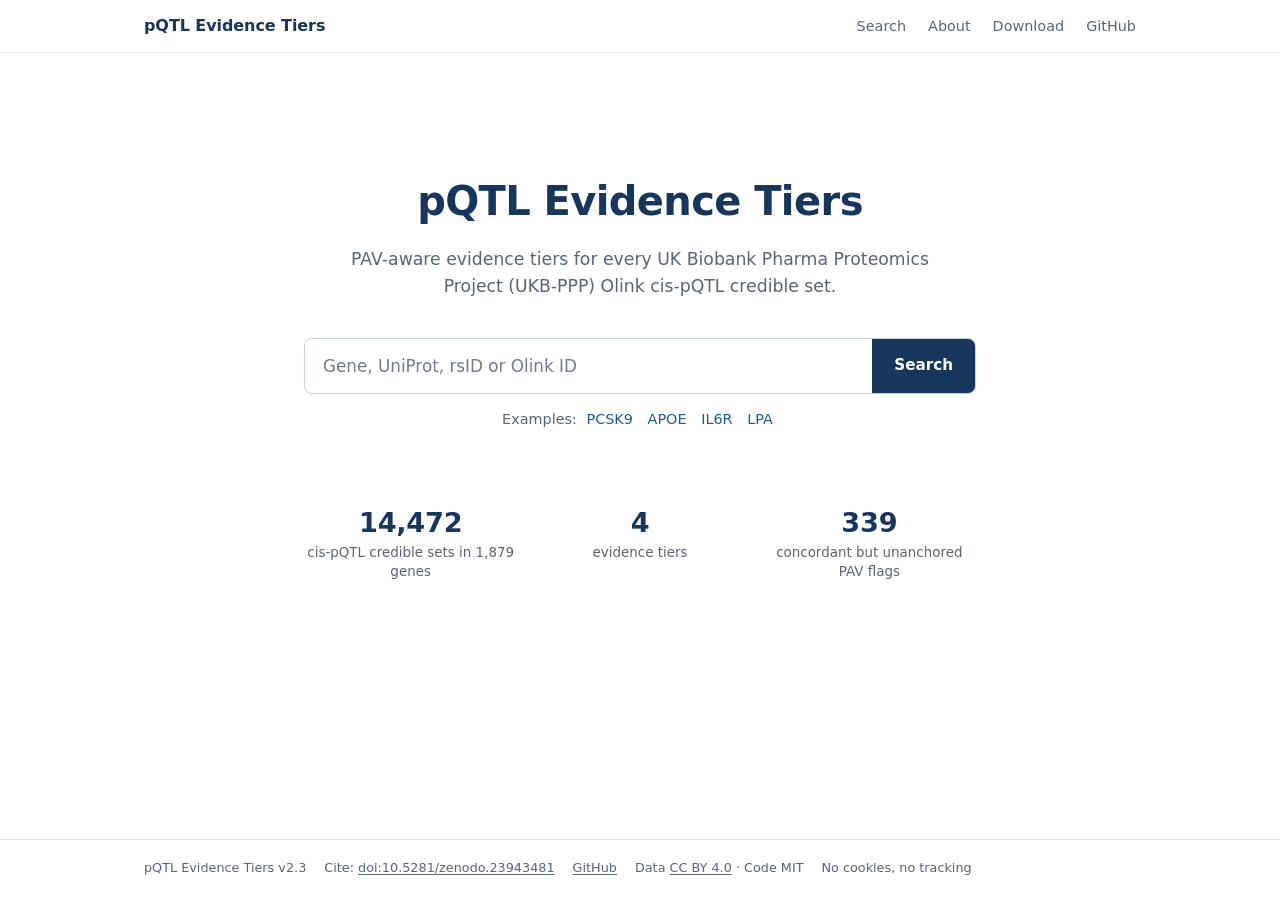
==== commit 7a54fc88: "Portal: resource v2.3, four MS layers on cards, updated About and citation - site data rebuilt from " ====
--- a/docs/index.html
+++ b/docs/index.html
@@ -37,7 +37,7 @@
   </section>
 </main>
 
-<footer class="footer" role="contentinfo"><div class="container"><span>pQTL Evidence Tiers v2.2</span><span>Cite: <a href="https://doi.org/10.5281/zenodo.23938291" rel="noopener">doi:10.5281/zenodo.23938291</a></span><span><a href="https://github.com/wcs52113140123-pixel/c10plus-pqtl-evidence-tiers" rel="noopener">GitHub</a></span><span>Data <a href="https://creativecommons.org/licenses/by/4.0/" rel="noopener">CC BY 4.0</a> · Code MIT</span><span>No cookies, no tracking</span></div></footer>
+<footer class="footer" role="contentinfo"><div class="container"><span>pQTL Evidence Tiers v2.3</span><span>Cite: <a href="https://doi.org/10.5281/zenodo.23943481" rel="noopener">doi:10.5281/zenodo.23943481</a></span><span><a href="https://github.com/wcs52113140123-pixel/c10plus-pqtl-evidence-tiers" rel="noopener">GitHub</a></span><span>Data <a href="https://creativecommons.org/licenses/by/4.0/" rel="noopener">CC BY 4.0</a> · Code MIT</span><span>No cookies, no tracking</span></div></footer>
 <script src="assets/home.js"></script>
 </body>
 </html>
--- a/docs/assets/site.css
+++ b/docs/assets/site.css
@@ -65,7 +65,7 @@
 .page h1 { font-size: 1.7rem; font-weight: 600; color: var(--accent); margin: 0 0 .6em; letter-spacing: -.01em; }
 .page h2 { font-size: 1.1rem; font-weight: 600; margin: 2.2em 0 .6em; }
 .lead { color: var(--muted); font-size: 1.02rem; }
-.page p a, .page li a, .status a { text-decoration: underline; text-underline-offset: 2px; text-decoration-thickness: 1px; }
+.page p a, .page li a, .page td a, .status a { text-decoration: underline; text-underline-offset: 2px; text-decoration-thickness: 1px; }
 .tierlist { list-style: none; padding: 0; margin: 0; }
 .tierlist li { display: grid; grid-template-columns: 74px 1fr; gap: 12px; align-items: baseline; padding: 8px 0; border-bottom: 1px solid var(--line); }
 .tierlist li:last-child { border-bottom: 0; }
@@ -127,7 +127,7 @@
 .card-top .rs { font-family: var(--mono); font-size: .84rem; color: var(--muted); }
 .card-top .sig { margin-left: auto; font-size: .82rem; color: var(--muted); font-variant-numeric: tabular-nums; }
 .card-top .plink { font-size: .8rem; }
-.evidence { display: grid; grid-template-columns: minmax(0, .9fr) minmax(0, 1fr) minmax(0, 1.45fr) minmax(0, 1.25fr) minmax(0, 1.1fr); gap: 12px 22px; margin: 12px 0 6px; }
+.evidence { display: grid; grid-template-columns: minmax(0, .95fr) minmax(0, .9fr) minmax(0, 1.35fr) minmax(0, 1.5fr) minmax(0, 1fr); gap: 12px 22px; margin: 12px 0 6px; }
 .ev .k { display: block; font-size: .7rem; text-transform: uppercase; letter-spacing: .05em; color: var(--muted); margin-bottom: 2px; font-weight: 600; }
 .ev .v { font-size: .88rem; }
 .ev .row { display: flex; justify-content: space-between; gap: 8px; font-size: .84rem; line-height: 1.5; }
@@ -158,6 +158,7 @@
 
 @media (max-width: 860px) {
   .evidence { grid-template-columns: repeat(2, minmax(0, 1fr)); }
+  .evidence .ev.ms { grid-column: 1 / -1; max-width: 320px; }
 }
 @media (max-width: 560px) {
   .container { padding: 0 16px; }
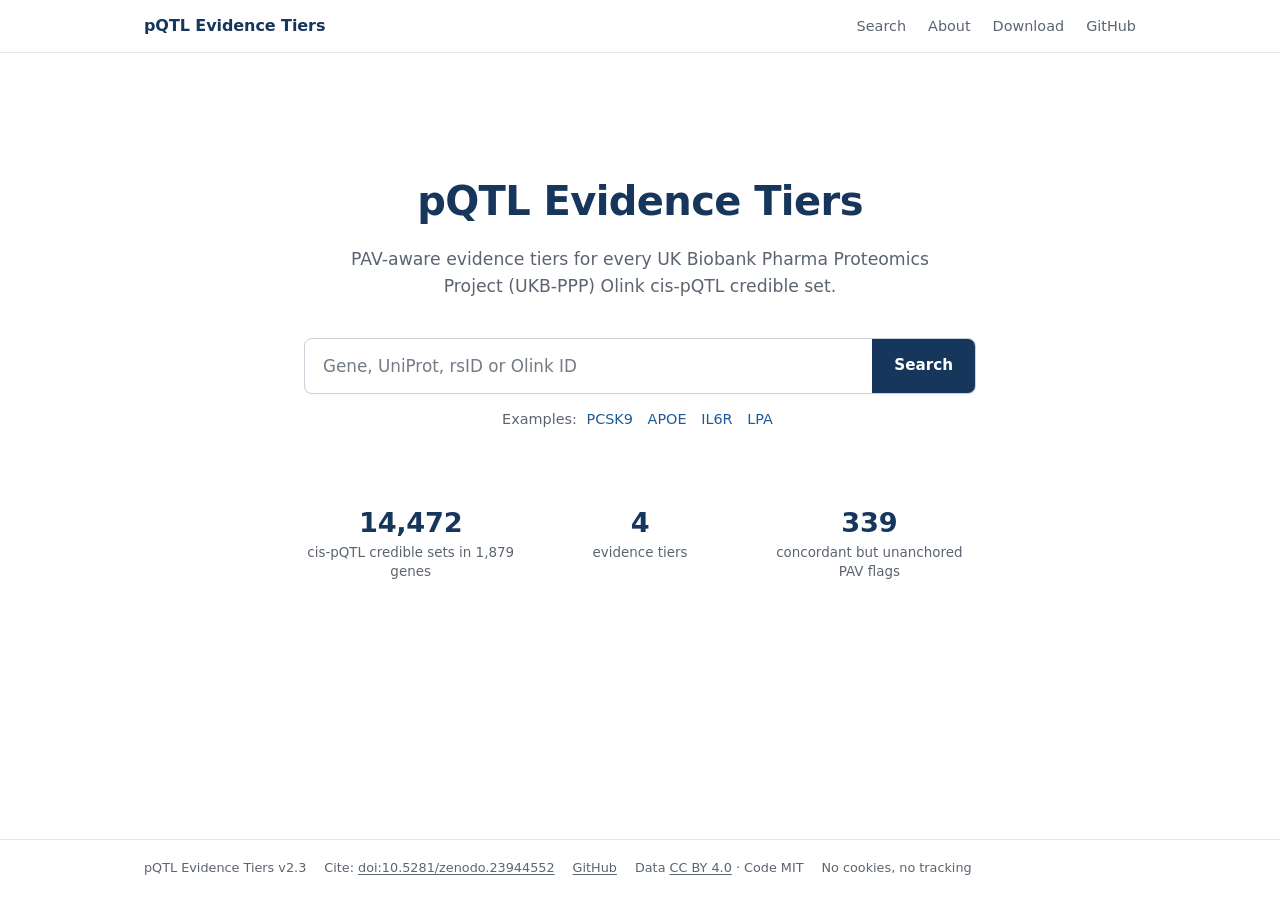
==== commit 2077d8e7: "Portal: concordance note on About; citation to Zenodo v1.3.1 (doi:10.5281/zenodo.23944552)" ====
--- a/docs/index.html
+++ b/docs/index.html
@@ -37,7 +37,7 @@
   </section>
 </main>
 
-<footer class="footer" role="contentinfo"><div class="container"><span>pQTL Evidence Tiers v2.3</span><span>Cite: <a href="https://doi.org/10.5281/zenodo.23943481" rel="noopener">doi:10.5281/zenodo.23943481</a></span><span><a href="https://github.com/wcs52113140123-pixel/c10plus-pqtl-evidence-tiers" rel="noopener">GitHub</a></span><span>Data <a href="https://creativecommons.org/licenses/by/4.0/" rel="noopener">CC BY 4.0</a> · Code MIT</span><span>No cookies, no tracking</span></div></footer>
+<footer class="footer" role="contentinfo"><div class="container"><span>pQTL Evidence Tiers v2.3</span><span>Cite: <a href="https://doi.org/10.5281/zenodo.23944552" rel="noopener">doi:10.5281/zenodo.23944552</a></span><span><a href="https://github.com/wcs52113140123-pixel/c10plus-pqtl-evidence-tiers" rel="noopener">GitHub</a></span><span>Data <a href="https://creativecommons.org/licenses/by/4.0/" rel="noopener">CC BY 4.0</a> · Code MIT</span><span>No cookies, no tracking</span></div></footer>
 <script src="assets/home.js"></script>
 </body>
 </html>
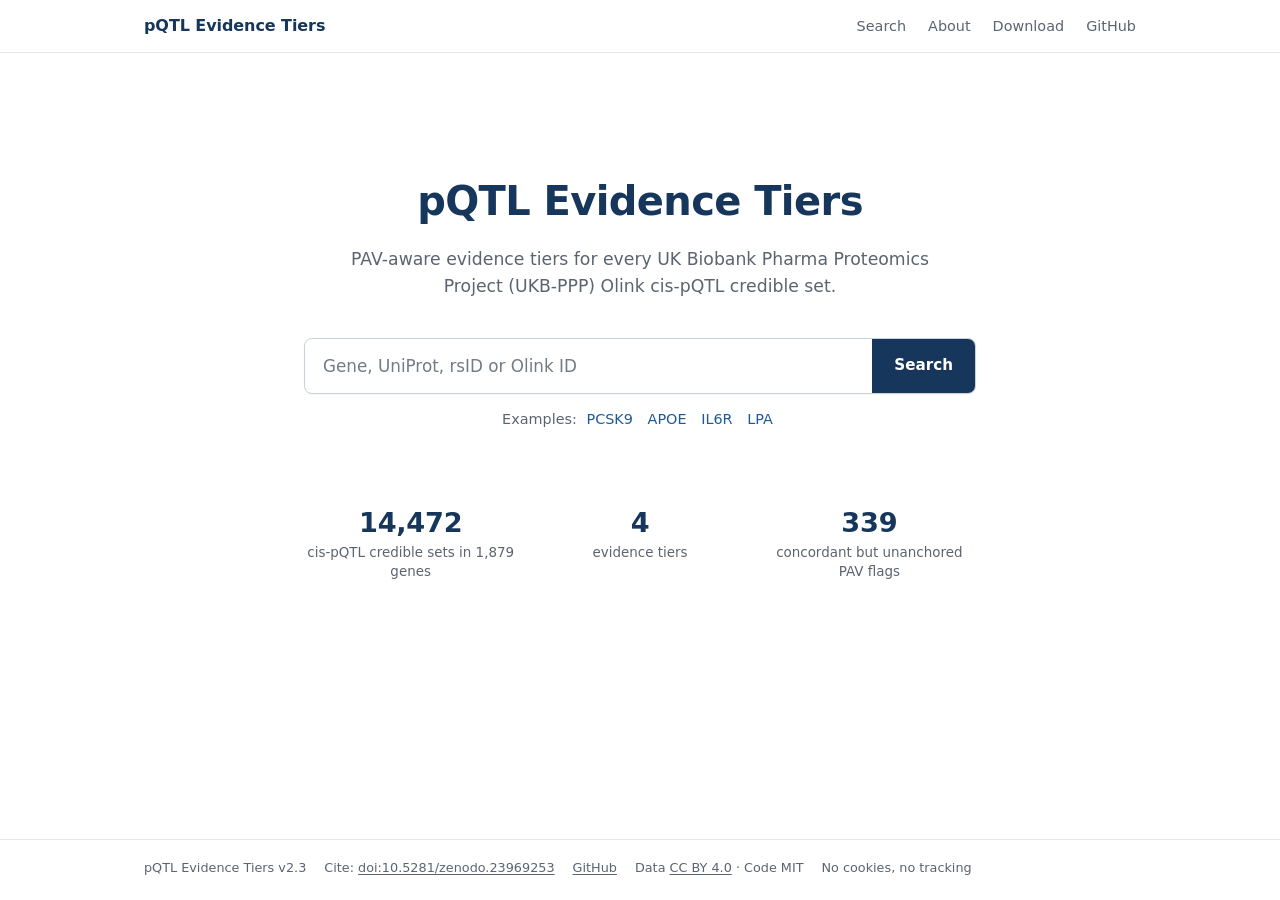
==== commit 97b9304b: "Portal: citation to Zenodo v1.3.2 (doi:10.5281/zenodo.23969253)" ====
--- a/docs/index.html
+++ b/docs/index.html
@@ -37,7 +37,7 @@
   </section>
 </main>
 
-<footer class="footer" role="contentinfo"><div class="container"><span>pQTL Evidence Tiers v2.3</span><span>Cite: <a href="https://doi.org/10.5281/zenodo.23944552" rel="noopener">doi:10.5281/zenodo.23944552</a></span><span><a href="https://github.com/wcs52113140123-pixel/c10plus-pqtl-evidence-tiers" rel="noopener">GitHub</a></span><span>Data <a href="https://creativecommons.org/licenses/by/4.0/" rel="noopener">CC BY 4.0</a> · Code MIT</span><span>No cookies, no tracking</span></div></footer>
+<footer class="footer" role="contentinfo"><div class="container"><span>pQTL Evidence Tiers v2.3</span><span>Cite: <a href="https://doi.org/10.5281/zenodo.23969253" rel="noopener">doi:10.5281/zenodo.23969253</a></span><span><a href="https://github.com/wcs52113140123-pixel/c10plus-pqtl-evidence-tiers" rel="noopener">GitHub</a></span><span>Data <a href="https://creativecommons.org/licenses/by/4.0/" rel="noopener">CC BY 4.0</a> · Code MIT</span><span>No cookies, no tracking</span></div></footer>
 <script src="assets/home.js"></script>
 </body>
 </html>
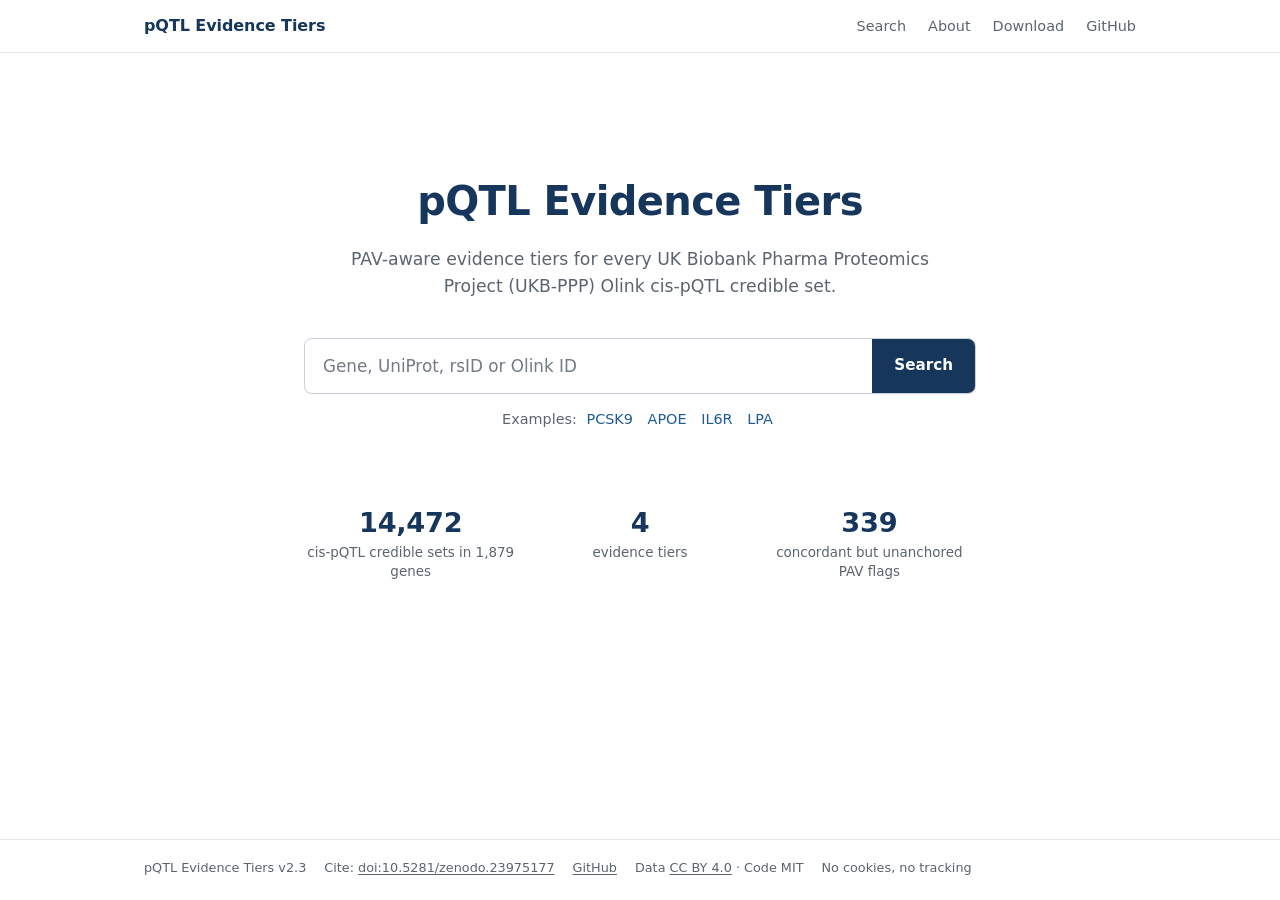
==== commit 11e35f87: "Portal: citation to Zenodo v1.3.3 (doi:10.5281/zenodo.23975177)" ====
--- a/docs/index.html
+++ b/docs/index.html
@@ -37,7 +37,7 @@
   </section>
 </main>
 
-<footer class="footer" role="contentinfo"><div class="container"><span>pQTL Evidence Tiers v2.3</span><span>Cite: <a href="https://doi.org/10.5281/zenodo.23969253" rel="noopener">doi:10.5281/zenodo.23969253</a></span><span><a href="https://github.com/wcs52113140123-pixel/c10plus-pqtl-evidence-tiers" rel="noopener">GitHub</a></span><span>Data <a href="https://creativecommons.org/licenses/by/4.0/" rel="noopener">CC BY 4.0</a> · Code MIT</span><span>No cookies, no tracking</span></div></footer>
+<footer class="footer" role="contentinfo"><div class="container"><span>pQTL Evidence Tiers v2.3</span><span>Cite: <a href="https://doi.org/10.5281/zenodo.23975177" rel="noopener">doi:10.5281/zenodo.23975177</a></span><span><a href="https://github.com/wcs52113140123-pixel/c10plus-pqtl-evidence-tiers" rel="noopener">GitHub</a></span><span>Data <a href="https://creativecommons.org/licenses/by/4.0/" rel="noopener">CC BY 4.0</a> · Code MIT</span><span>No cookies, no tracking</span></div></footer>
 <script src="assets/home.js"></script>
 </body>
 </html>
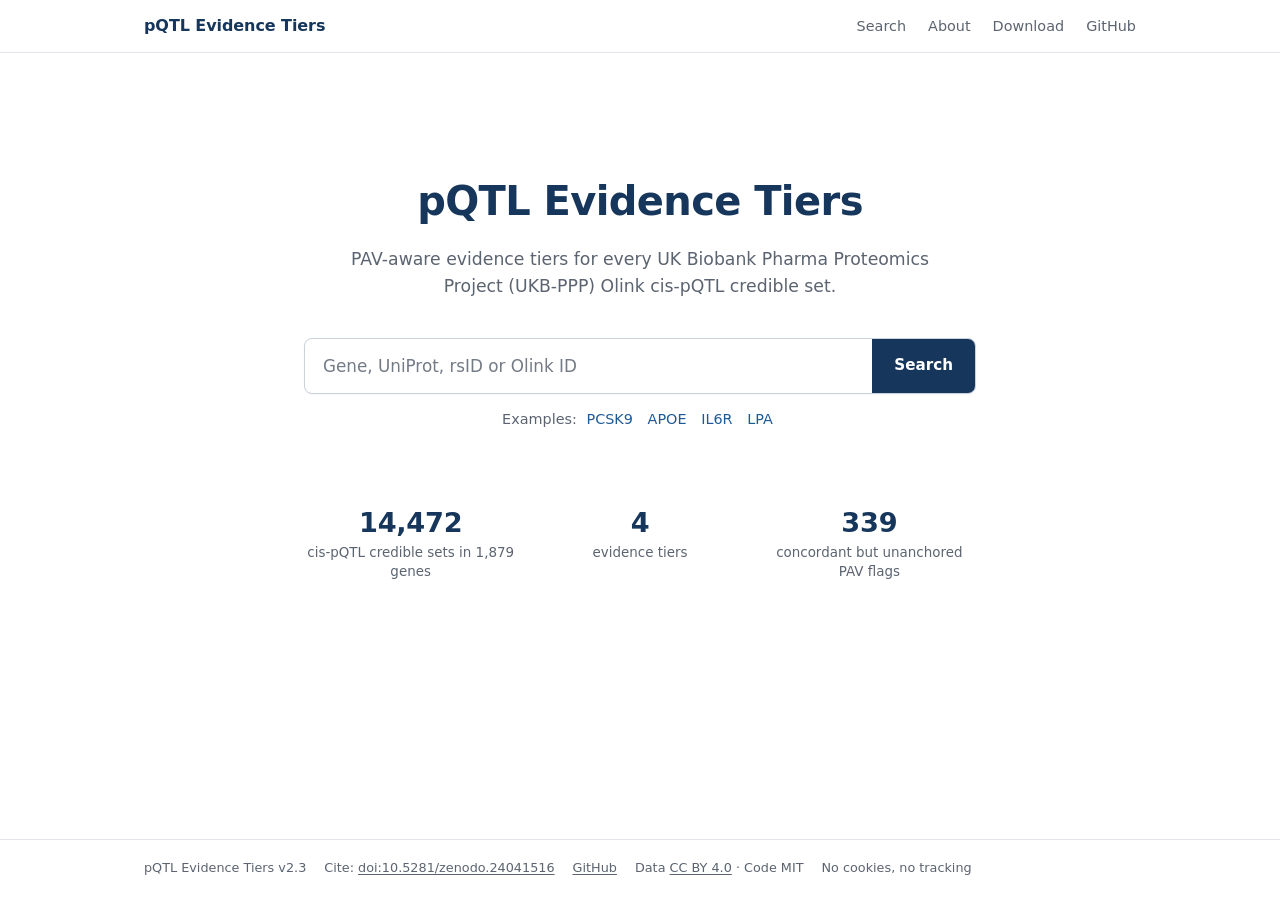
==== commit 30261671: "v1.3.4: redrawn Fig. 1 (concept, workflow, endpoints); citation to Zenodo v1.3.4" ====
--- a/docs/index.html
+++ b/docs/index.html
@@ -37,7 +37,7 @@
   </section>
 </main>
 
-<footer class="footer" role="contentinfo"><div class="container"><span>pQTL Evidence Tiers v2.3</span><span>Cite: <a href="https://doi.org/10.5281/zenodo.23975177" rel="noopener">doi:10.5281/zenodo.23975177</a></span><span><a href="https://github.com/wcs52113140123-pixel/c10plus-pqtl-evidence-tiers" rel="noopener">GitHub</a></span><span>Data <a href="https://creativecommons.org/licenses/by/4.0/" rel="noopener">CC BY 4.0</a> · Code MIT</span><span>No cookies, no tracking</span></div></footer>
+<footer class="footer" role="contentinfo"><div class="container"><span>pQTL Evidence Tiers v2.3</span><span>Cite: <a href="https://doi.org/10.5281/zenodo.24041516" rel="noopener">doi:10.5281/zenodo.24041516</a></span><span><a href="https://github.com/wcs52113140123-pixel/c10plus-pqtl-evidence-tiers" rel="noopener">GitHub</a></span><span>Data <a href="https://creativecommons.org/licenses/by/4.0/" rel="noopener">CC BY 4.0</a> · Code MIT</span><span>No cookies, no tracking</span></div></footer>
 <script src="assets/home.js"></script>
 </body>
 </html>
